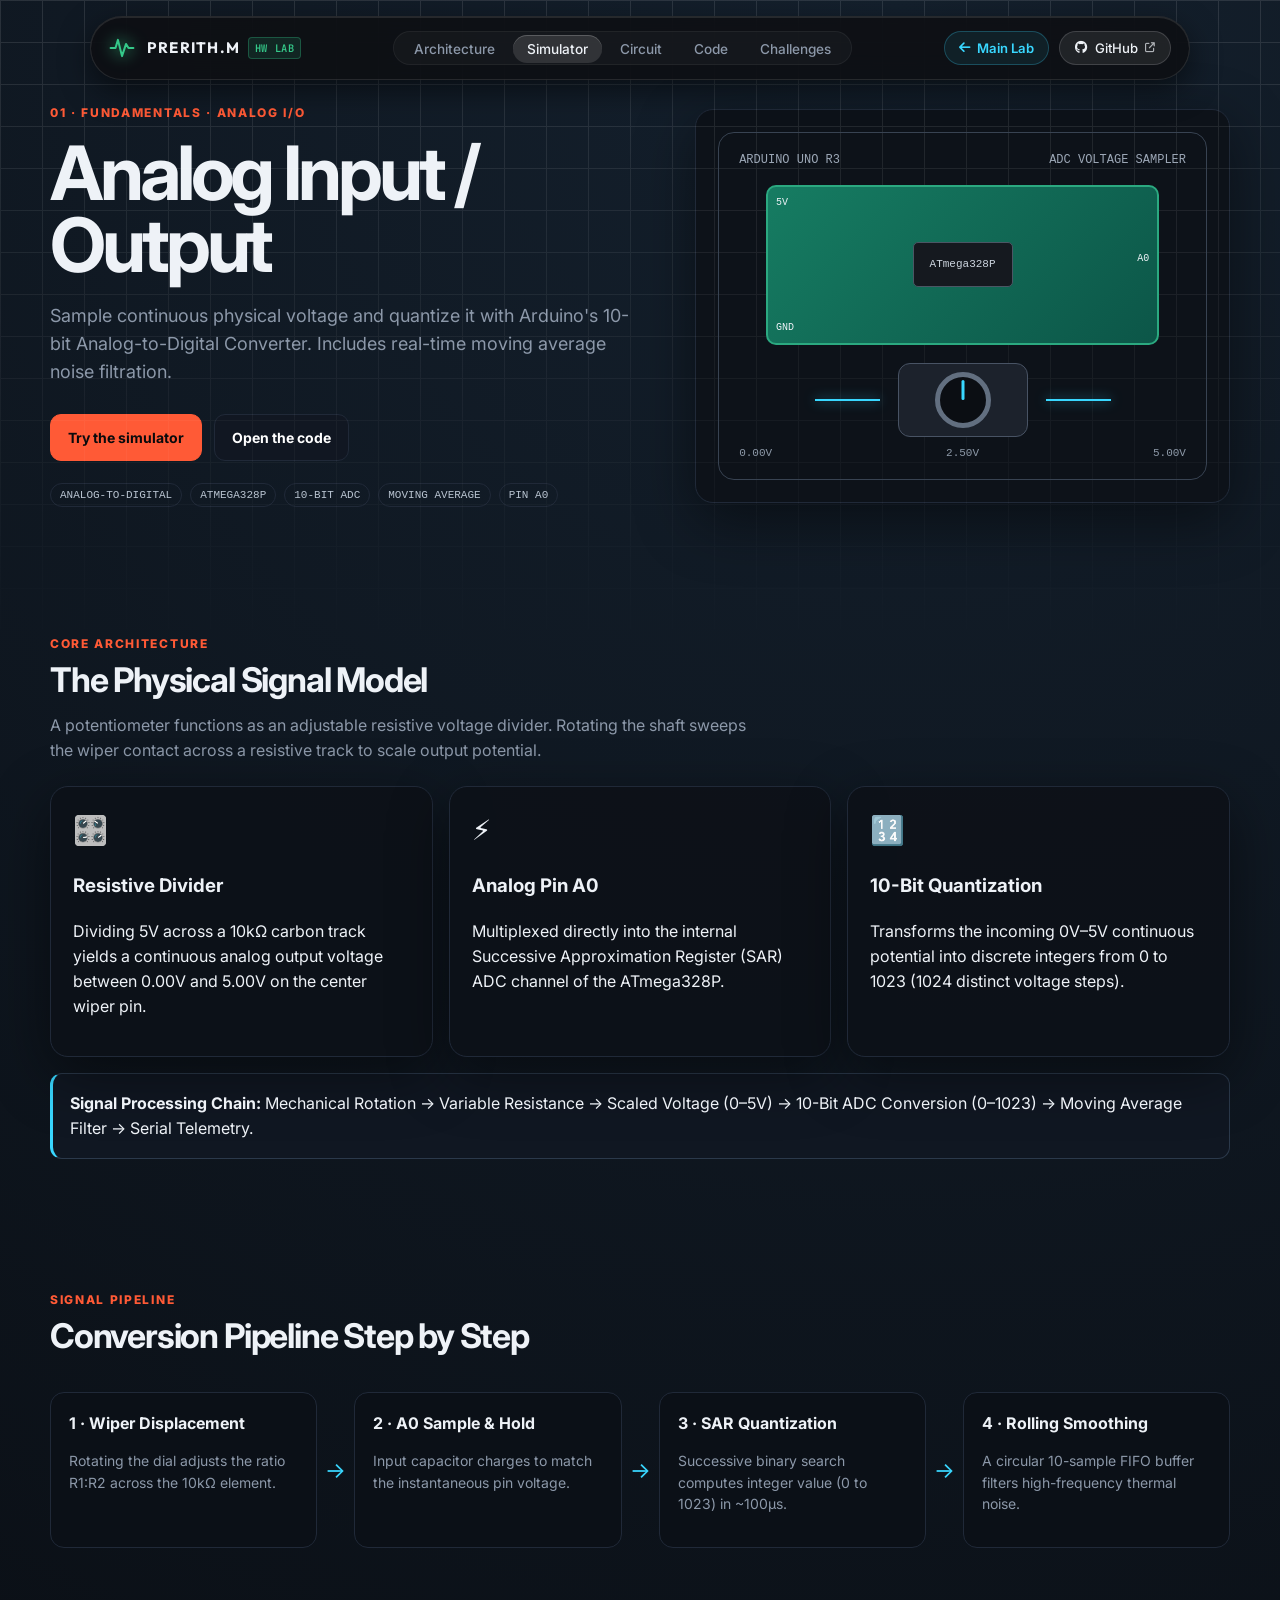
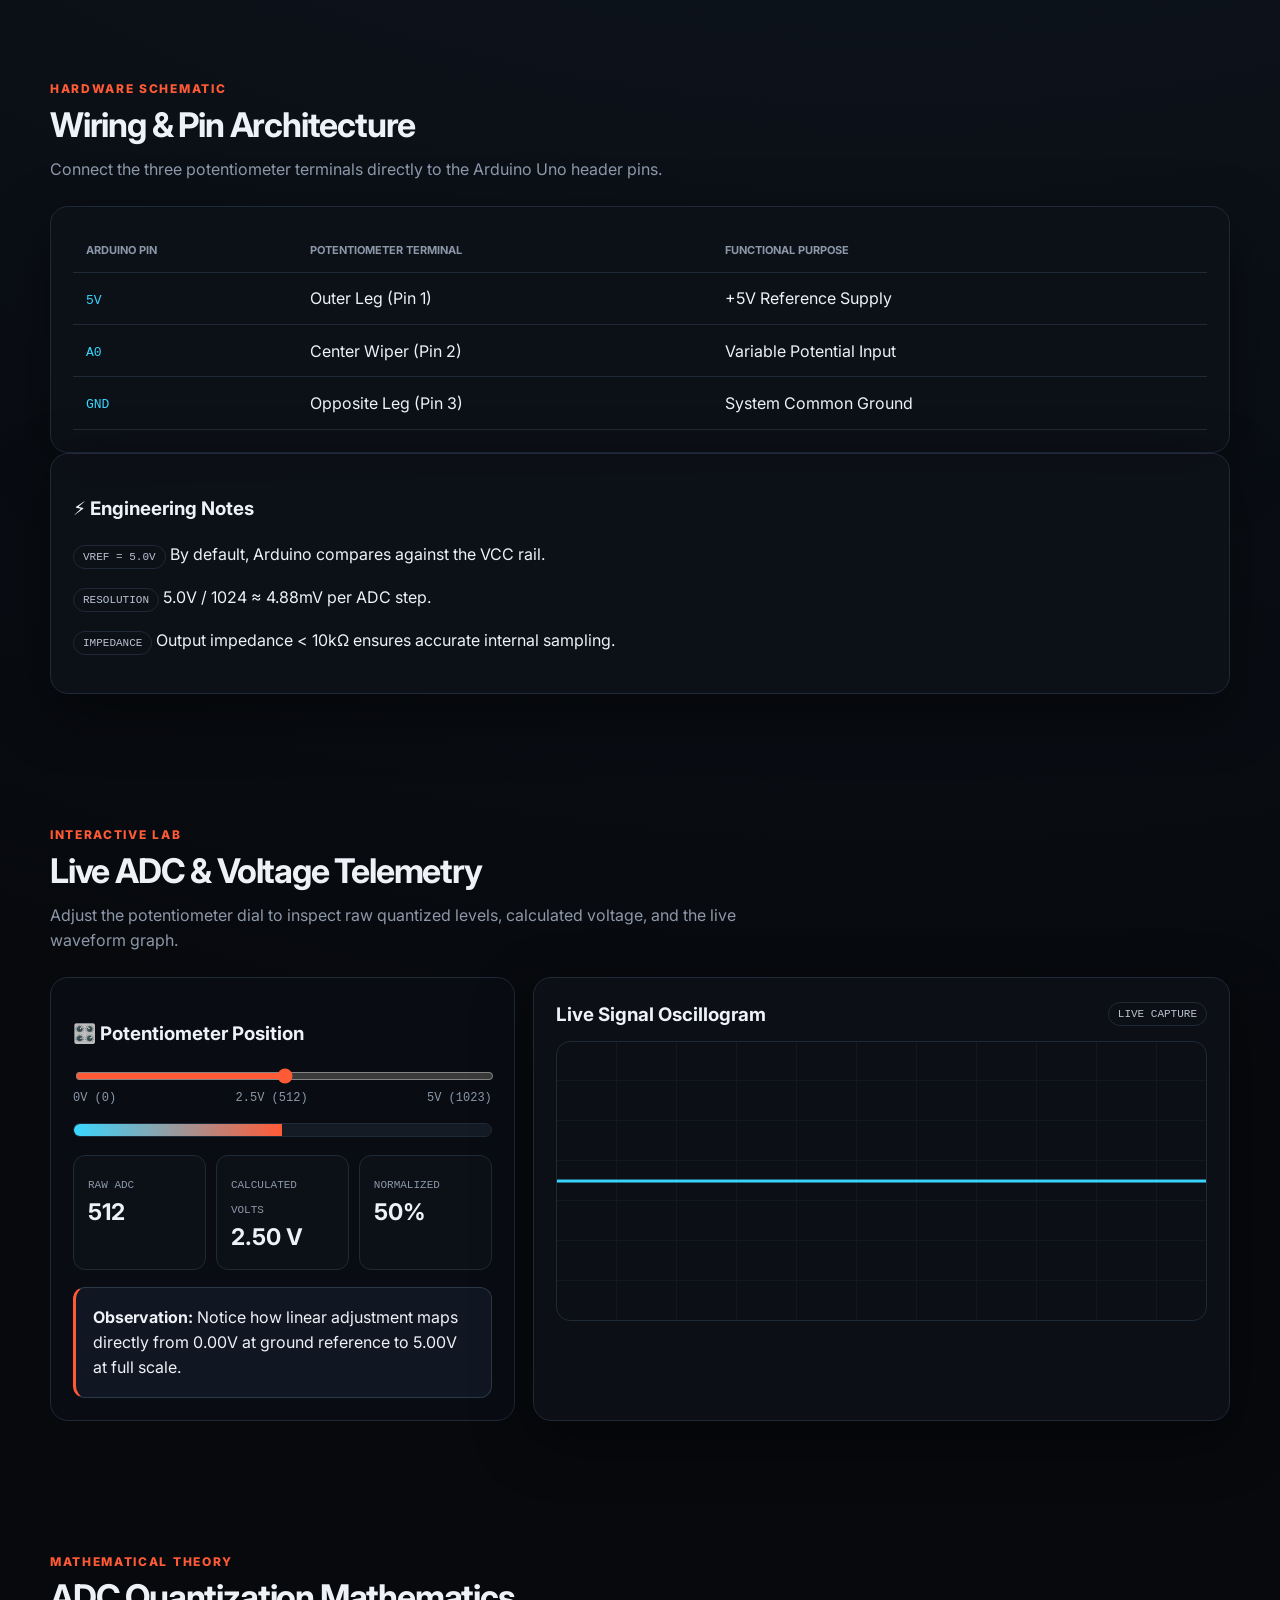
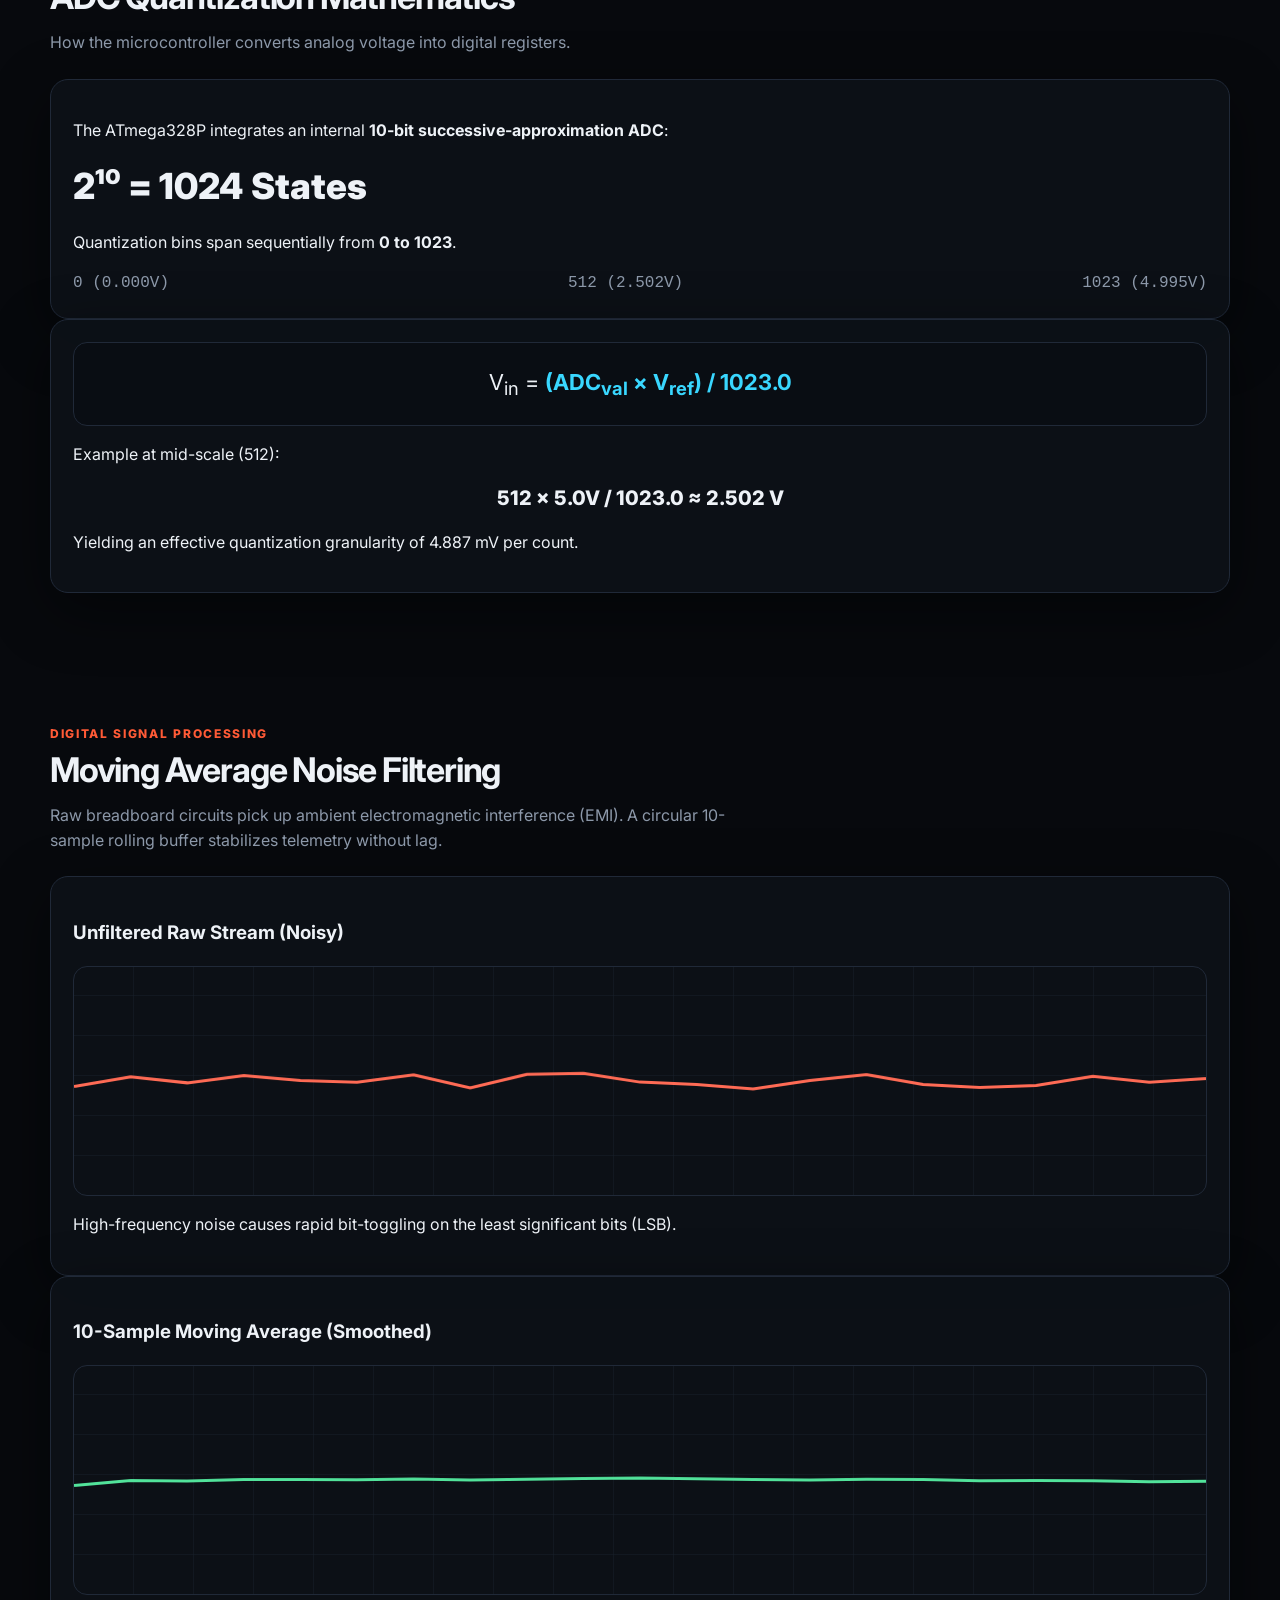
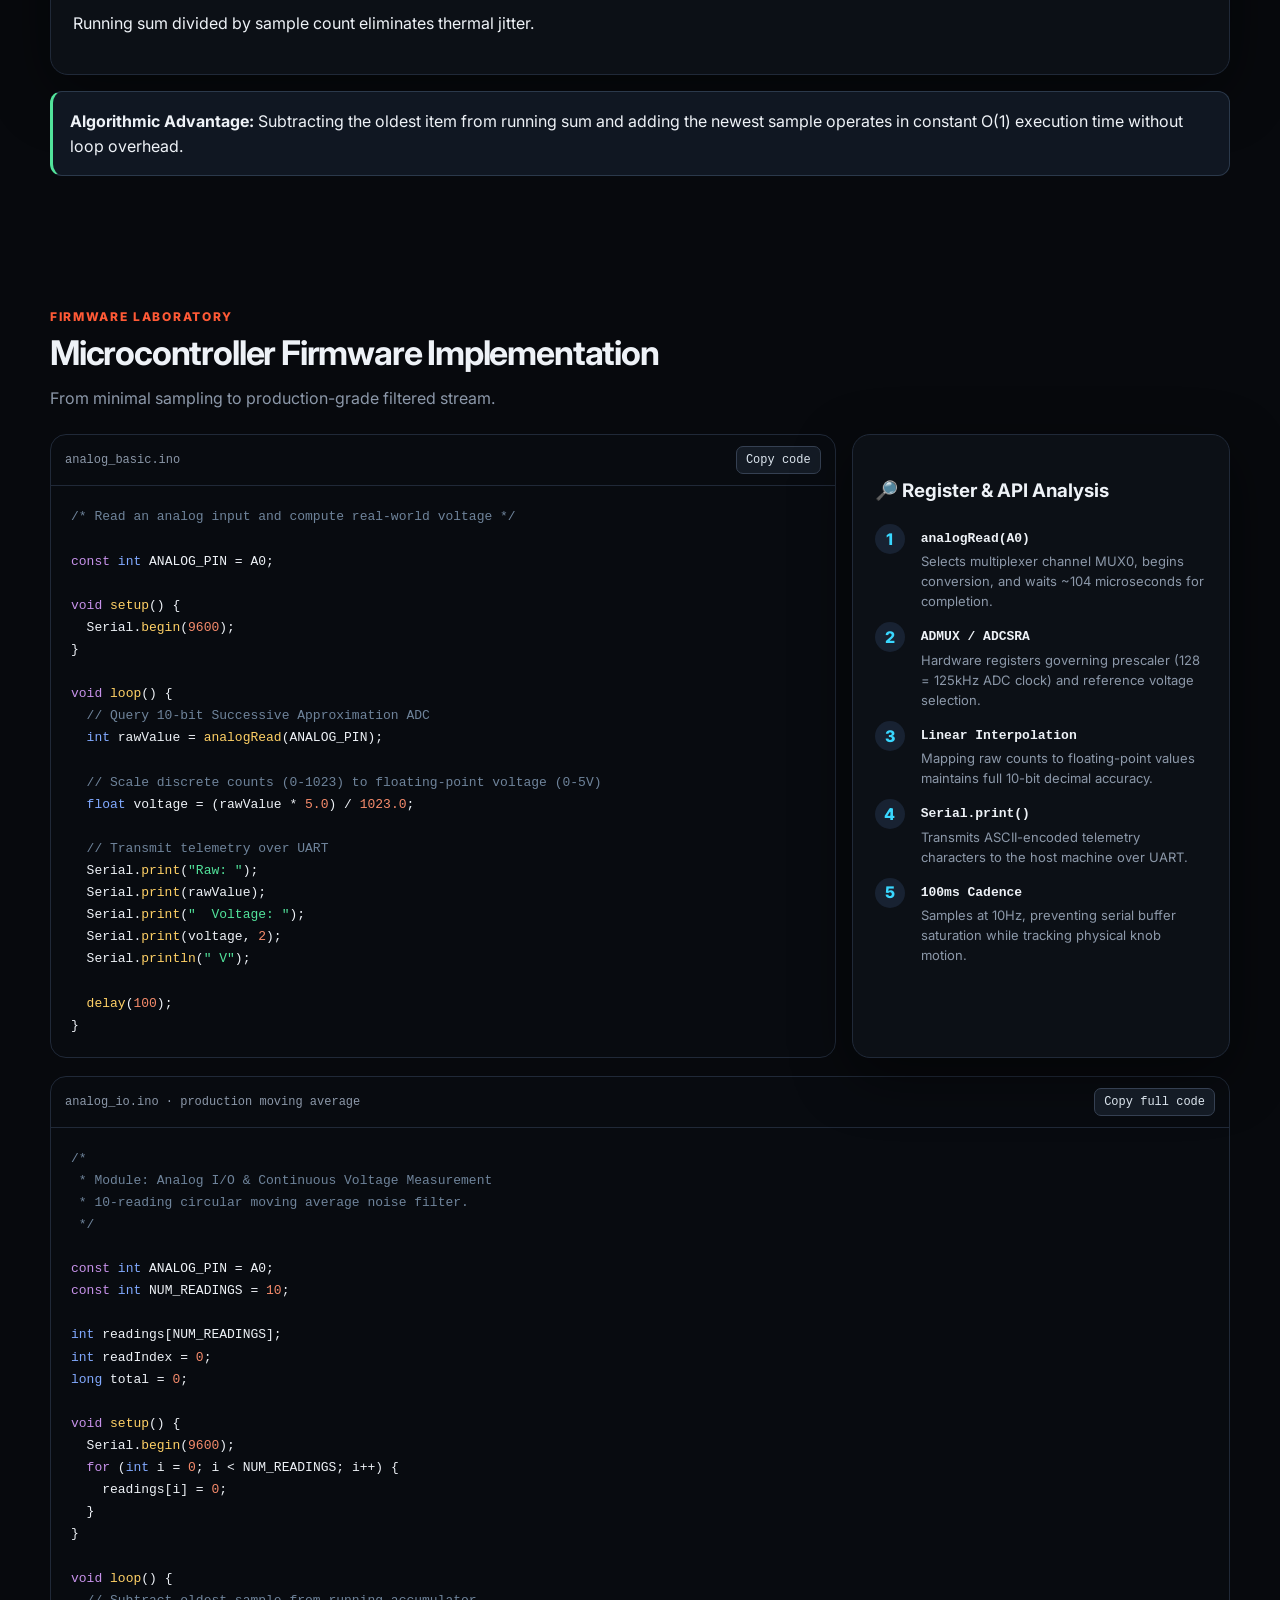
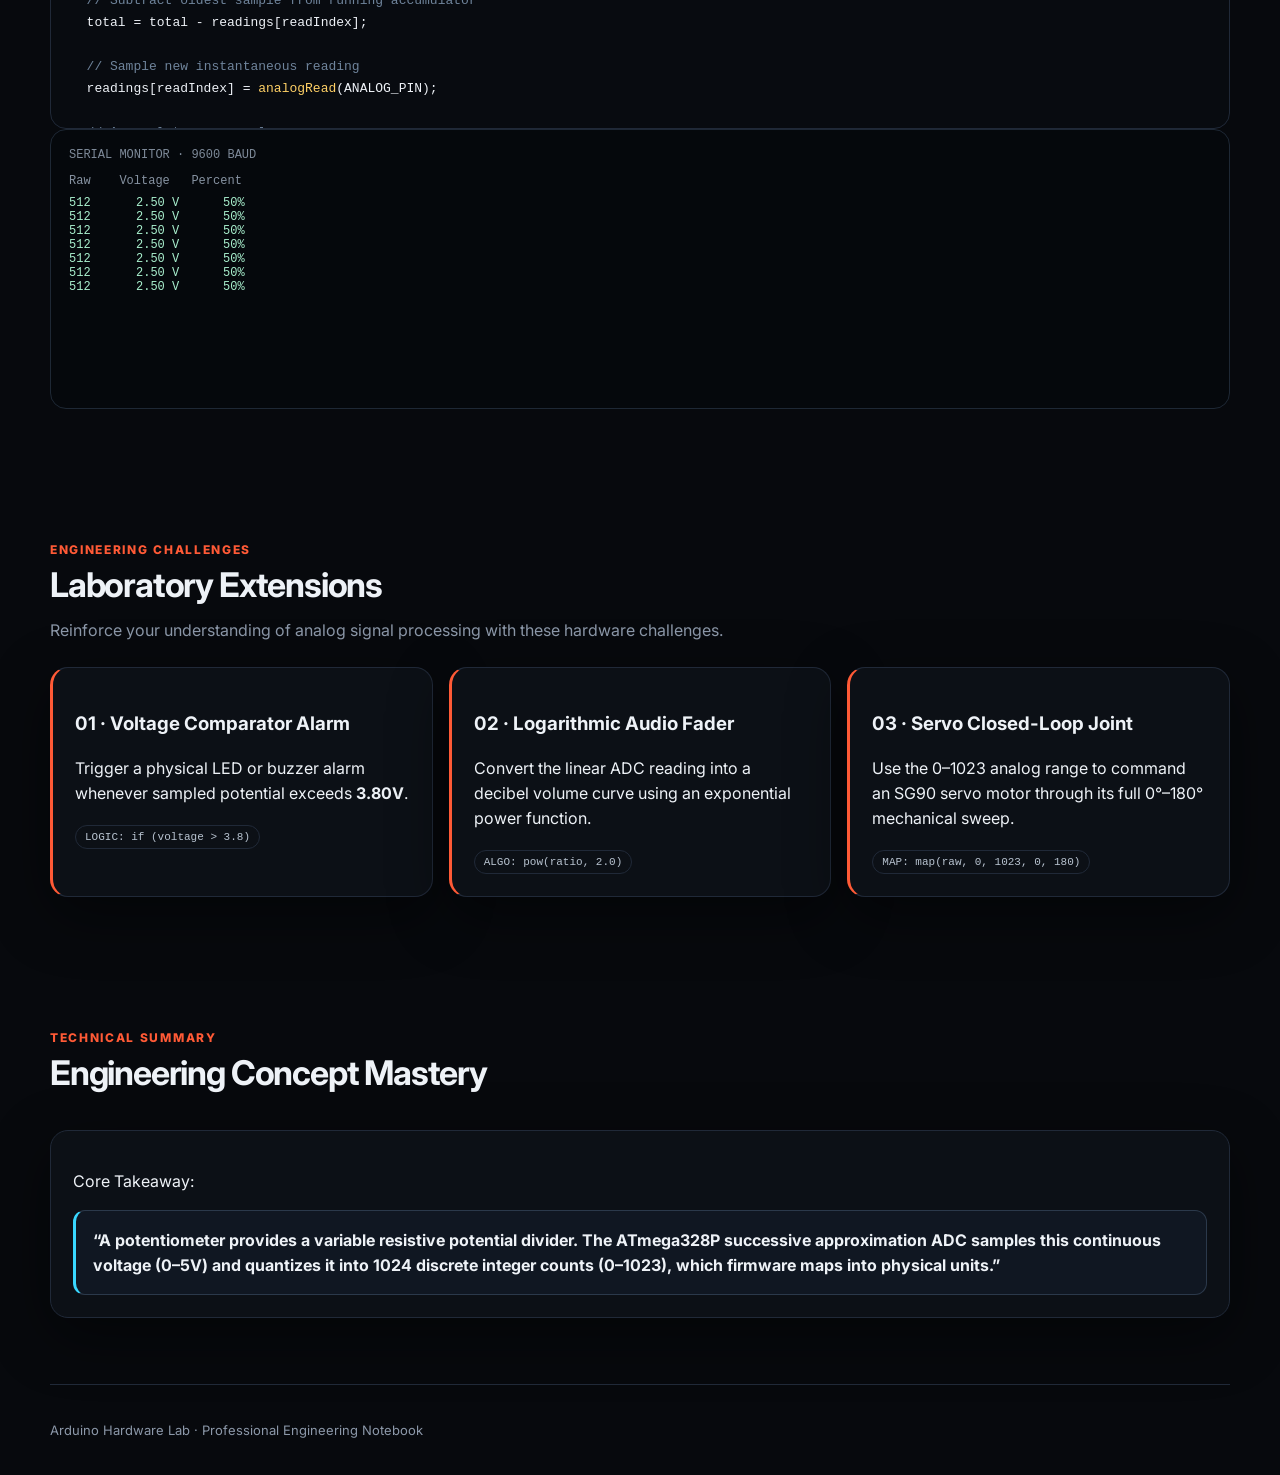
==== 01-Fundamentals/Analog-IO/index.html @ 201a2fb1 "seperate Interactive Webpage Design Structure" ====
<!DOCTYPE html>
<html lang="en">

<head>
  <meta charset="UTF-8">
  <meta name="viewport" content="width=device-width,initial-scale=1.0">
  <title>Analog Input / Output — Arduino Hardware Lab</title>
  <!-- Fonts & Icons matching main website -->
  <link rel="preconnect" href="https://fonts.googleapis.com">
  <link rel="preconnect" href="https://fonts.gstatic.com" crossorigin>
  <link href="https://fonts.googleapis.com/css2?family=Inter:wght@300;400;500;600;700&family=JetBrains+Mono:wght@400;500;600;700&family=Outfit:wght@600;700;800&display=swap" rel="stylesheet">
  <link rel="stylesheet" href="https://cdnjs.cloudflare.com/ajax/libs/font-awesome/6.4.0/css/all.min.css">
  <style>
    :root {
      --bg: #07090d;
      --panel: #0d1118;
      --panel2: #111722;
      --line: #202938;
      --text: #eef2f7;
      --muted: #8c98a9;
      --accent: #ff5a36;
      --cyan: #39d7ff;
      --green: #52e39b;
      --yellow: #ffd166;
      --purple: #c792ea;
      --blue: #82aaff;
      --red: #ff6b6b;
      --shadow: 0 18px 60px #0007
    }

    * {
      box-sizing: border-box
    }

    html {
      scroll-behavior: smooth
    }

    body {
      margin: 0;
      background: radial-gradient(circle at 70% 0%, #14202d 0, #07090d 34%), var(--bg);
      color: var(--text);
      font-family: Inter, ui-sans-serif, system-ui, -apple-system, "Segoe UI", sans-serif;
      line-height: 1.55
    }

    body:before {
      content: "";
      position: fixed;
      inset: 0;
      pointer-events: none;
      opacity: .11;
      background-image: linear-gradient(#fff 1px, transparent 1px), linear-gradient(90deg, #fff 1px, transparent 1px);
      background-size: 42px 42px;
      mask-image: linear-gradient(to bottom, black, transparent 75%)
    }

    .container {
      width: min(1180px, calc(100% - 40px));
      margin: auto
    }

    /* Floating Navbar matching Main Website */
    .navbar-wrapper {
      position: fixed;
      top: 16px;
      left: 0;
      right: 0;
      display: flex;
      justify-content: center;
      z-index: 100;
      padding: 0 20px;
    }

    .navbar {
      display: flex;
      align-items: center;
      justify-content: space-between;
      width: 100%;
      max-width: 1100px;
      height: 64px;
      padding: 0 18px;
      border-radius: 9999px;
      background: rgba(13, 15, 18, 0.85);
      border: 1px solid rgba(255, 255, 255, 0.1);
      box-shadow: 0 10px 30px rgba(0, 0, 0, 0.5), inset 0 1px 0 rgba(255, 255, 255, 0.1);
      backdrop-filter: blur(18px);
      -webkit-backdrop-filter: blur(18px);
    }

    .brand-logo {
      display: flex;
      align-items: center;
      gap: 12px;
      text-decoration: none;
    }

    .pulse-icon {
      width: 26px;
      height: 26px;
      filter: drop-shadow(0 0 8px #35C98A);
    }

    .brand-text {
      display: flex;
      align-items: center;
      gap: 8px;
    }

    .brand-name {
      font-weight: 700;
      font-size: 0.95rem;
      letter-spacing: 0.08em;
      font-family: 'Outfit', sans-serif;
      color: #eef2f7;
    }

    .brand-badge {
      font-family: 'JetBrains Mono', monospace;
      font-size: 0.65rem;
      padding: 2px 6px;
      border-radius: 4px;
      background: rgba(53, 201, 138, 0.12);
      color: #35C98A;
      border: 1px solid rgba(53, 201, 138, 0.3);
      font-weight: 600;
      letter-spacing: 0.05em;
    }

    .nav-links {
      display: flex;
      list-style: none;
      gap: 4px;
      background: rgba(255, 255, 255, 0.03);
      padding: 4px 6px;
      border-radius: 9999px;
      border: 1px solid rgba(255, 255, 255, 0.05);
      margin: 0;
    }

    .nav-link {
      font-size: 0.85rem;
      font-weight: 500;
      color: #8c98a9;
      padding: 6px 14px;
      border-radius: 9999px;
      text-decoration: none;
      transition: all 0.15s ease;
    }

    .nav-link:hover {
      color: #eef2f7;
      background: rgba(255, 255, 255, 0.08);
    }

    .nav-link.active {
      color: #eef2f7;
      background: rgba(255, 255, 255, 0.12);
      box-shadow: inset 0 1px 0 rgba(255, 255, 255, 0.2);
    }

    .nav-actions {
      display: flex;
      align-items: center;
      gap: 10px;
    }

    .nav-back-btn {
      display: inline-flex;
      align-items: center;
      gap: 7px;
      color: var(--cyan);
      background: rgba(57, 215, 255, 0.08);
      border: 1px solid rgba(57, 215, 255, 0.25);
      padding: 6px 14px;
      border-radius: 9999px;
      font-size: 0.82rem;
      text-decoration: none;
      font-weight: 600;
      transition: all 0.15s ease;
    }

    .nav-back-btn:hover {
      background: rgba(57, 215, 255, 0.16);
      border-color: rgba(57, 215, 255, 0.45);
      transform: translateY(-1px);
    }

    .btn-github-nav {
      display: inline-flex;
      align-items: center;
      gap: 7px;
      background: rgba(255, 255, 255, 0.08);
      border: 1px solid rgba(255, 255, 255, 0.15);
      color: #eef2f7;
      padding: 6px 15px;
      border-radius: 9999px;
      font-size: 0.82rem;
      font-weight: 500;
      text-decoration: none;
      transition: all 0.15s ease;
    }

    .btn-github-nav:hover {
      background: rgba(255, 255, 255, 0.15);
      border-color: rgba(255, 255, 255, 0.3);
      transform: translateY(-1px);
    }

    @media (max-width: 860px) {
      .nav-links { display: none; }
    }

    .hero {
      padding: 104px 0 62px;
      display: grid;
      grid-template-columns: 1.05fr .95fr;
      gap: 54px;
      align-items: center
    }

    .eyebrow {
      color: var(--accent);
      font-size: 12px;
      font-weight: 800;
      letter-spacing: .14em;
      text-transform: uppercase
    }

    .hero h1 {
      font-size: clamp(43px, 6vw, 75px);
      line-height: .97;
      letter-spacing: -.055em;
      margin: 14px 0 20px
    }

    .hero p {
      font-size: 18px;
      color: var(--muted);
      max-width: 650px
    }

    .buttons {
      display: flex;
      gap: 12px;
      margin-top: 28px;
      flex-wrap: wrap
    }

    .btn {
      border: 1px solid var(--line);
      background: #111722;
      color: #fff;
      padding: 12px 17px;
      border-radius: 11px;
      font-weight: 700;
      cursor: pointer;
      text-decoration: none;
      display: inline-flex;
      align-items: center;
      gap: 8px;
      font-size: 14px
    }

    .btn.primary {
      background: var(--accent);
      border-color: var(--accent);
      color: #090a0c
    }

    .btn:hover {
      transform: translateY(-1px)
    }

    .hero-card,
    .card {
      background: rgba(13, 17, 24, .9);
      border: 1px solid var(--line);
      border-radius: 18px;
      padding: 22px;
      box-shadow: var(--shadow)
    }

    .arduino {
      border: 1px solid #384352;
      border-radius: 16px;
      padding: 20px;
      position: relative;
      overflow: hidden
    }

    .boardtop {
      display: flex;
      justify-content: space-between;
      color: #9ca7b6;
      font: 12px monospace
    }

    .board {
      margin: 18px auto;
      width: 88%;
      height: 160px;
      border-radius: 10px;
      background: linear-gradient(135deg, #167c62, #0c5648);
      border: 2px solid #2ba980;
      position: relative
    }

    .chip {
      position: absolute;
      width: 100px;
      height: 45px;
      left: 50%;
      top: 55px;
      transform: translateX(-50%);
      background: #15191f;
      border: 1px solid #4b5664;
      border-radius: 5px;
      display: grid;
      place-items: center;
      font: 11px monospace;
      color: #cdd5df
    }

    .pin {
      position: absolute;
      font: 10px monospace
    }

    .p5 {
      left: 8px;
      top: 10px
    }

    .a0 {
      right: 8px;
      top: 66px
    }

    .gnd {
      left: 8px;
      bottom: 10px
    }

    .potwrap {
      display: flex;
      justify-content: center;
      align-items: center;
      gap: 18px;
      margin-top: 18px
    }

    .pot {
      width: 130px;
      height: 74px;
      border-radius: 12px;
      background: #1c222c;
      border: 1px solid #485364;
      position: relative
    }

    .knob {
      width: 56px;
      height: 56px;
      border-radius: 50%;
      background: #0b0e13;
      border: 5px solid #626f80;
      position: absolute;
      left: 50%;
      top: 50%;
      transform: translate(-50%, -50%);
      transition: .12s
    }

    .knob:after {
      content: "";
      position: absolute;
      width: 3px;
      height: 20px;
      background: var(--cyan);
      left: 50%;
      top: 3px;
      transform: translateX(-50%);
      border-radius: 2px
    }

    .wire {
      height: 2px;
      background: var(--cyan);
      width: 65px;
      box-shadow: 0 0 12px #39d7ffaa
    }

    section {
      padding: 66px 0
    }

    .section-head {
      display: flex;
      justify-content: space-between;
      gap: 20px;
      align-items: end;
      margin-bottom: 24px
    }

    h2 {
      font-size: 34px;
      letter-spacing: -.035em;
      margin: 0 0 6px
    }

    .lead {
      color: var(--muted);
      max-width: 700px;
      margin: 0
    }

    .grid {
      display: grid;
      gap: 16px
    }

    .three {
      grid-template-columns: repeat(3, 1fr)
    }

    .two {
      grid-template-columns: repeat(2, 1fr)
    }

    .flow {
      display: flex;
      align-items: stretch;
      gap: 8px;
      flex-wrap: wrap
    }

    .node {
      flex: 1;
      min-width: 160px;
      padding: 18px;
      background: #0b1017;
      border: 1px solid var(--line);
      border-radius: 14px
    }

    .arrow {
      display: grid;
      place-items: center;
      color: var(--cyan);
      font-size: 22px
    }

    .node p {
      color: var(--muted);
      font-size: 14px
    }

    .icon {
      font-size: 28px
    }

    .simple {
      font-size: 16px
    }

    .callout {
      background: #101722;
      border: 1px solid #2b394b;
      border-left: 3px solid var(--cyan);
      padding: 17px;
      border-radius: 12px
    }

    .callout.orange {
      border-left-color: var(--accent)
    }

    .callout.green {
      border-left-color: var(--green)
    }

    table {
      width: 100%;
      border-collapse: collapse
    }

    th,
    td {
      text-align: left;
      padding: 13px;
      border-bottom: 1px solid var(--line)
    }

    th {
      font-size: 11px;
      text-transform: uppercase;
      color: var(--muted)
    }

    td code {
      color: var(--cyan)
    }

    .sim {
      display: grid;
      grid-template-columns: .8fr 1.2fr;
      gap: 18px
    }

    .control {
      background: #090d13;
      border: 1px solid var(--line);
      border-radius: 18px;
      padding: 22px
    }

    .range {
      width: 100%;
      accent-color: var(--accent);
      cursor: pointer
    }

    .scale {
      display: flex;
      justify-content: space-between;
      color: var(--muted);
      font: 12px monospace
    }

    .gauge {
      height: 14px;
      border-radius: 99px;
      background: #151b25;
      border: 1px solid var(--line);
      overflow: hidden;
      margin-top: 18px
    }

    .fill {
      height: 100%;
      width: 50%;
      background: linear-gradient(90deg, var(--cyan), var(--accent));
      transition: .12s
    }

    .readout {
      display: grid;
      grid-template-columns: repeat(3, 1fr);
      gap: 10px;
      margin-top: 18px
    }

    .read {
      padding: 14px;
      border: 1px solid var(--line);
      border-radius: 12px;
      background: #0c1118
    }

    .read span {
      font: 11px monospace;
      color: var(--muted)
    }

    .read b {
      font-size: 23px;
      display: block
    }

    .chart {
      height: 280px;
      background: repeating-linear-gradient(0deg, transparent 0 39px, #18202b 40px), repeating-linear-gradient(90deg, transparent 0 59px, #18202b 60px);
      border: 1px solid var(--line);
      border-radius: 14px;
      overflow: hidden
    }

    .chart canvas {
      width: 100%;
      height: 100%
    }

    .formula {
      font-size: 22px;
      background: #090d13;
      border: 1px solid var(--line);
      padding: 22px;
      border-radius: 14px;
      text-align: center
    }

    .formula b {
      color: var(--cyan)
    }

    .code-layout {
      display: grid;
      grid-template-columns: 1.35fr .65fr;
      gap: 16px
    }

    .code {
      background: #080b10;
      border: 1px solid var(--line);
      border-radius: 16px;
      overflow: hidden
    }

    .codebar {
      padding: 11px 14px;
      border-bottom: 1px solid var(--line);
      display: flex;
      justify-content: space-between;
      align-items: center;
      color: var(--muted);
      font: 12px monospace
    }

    .copy {
      border: 1px solid #354052;
      background: #141b25;
      color: #dce5ee;
      padding: 6px 9px;
      border-radius: 7px;
      cursor: pointer;
      font: 12px monospace
    }

    .copy:hover {
      border-color: var(--cyan)
    }

    .code pre {
      margin: 0;
      padding: 20px;
      overflow: auto;
      font-size: 13px;
      line-height: 1.7;
      max-height: 600px
    }

    .kw {
      color: var(--purple)
    }

    .type {
      color: var(--blue)
    }

    .fn {
      color: var(--yellow)
    }

    .num {
      color: #f78c6c
    }

    .str {
      color: var(--green)
    }

    .comment {
      color: #6f849b
    }

    .var {
      color: #f8f8f2
    }

    .serial {
      background: #05080c;
      border: 1px solid #1e2835;
      border-radius: 16px;
      padding: 18px;
      font: 12px monospace;
      min-height: 280px;
      color: #a9f0ce;
      overflow: hidden
    }

    .serial .head {
      color: #7d8998;
      margin-bottom: 12px
    }

    .serialline {
      display: grid;
      grid-template-columns: 55px 75px 75px;
      gap: 12px
    }

    .explain-list {
      display: grid;
      gap: 11px
    }

    .explain-row {
      display: grid;
      grid-template-columns: 35px 1fr;
      gap: 11px
    }

    .explain-row .n {
      width: 30px;
      height: 30px;
      border-radius: 50%;
      background: #182232;
      color: var(--cyan);
      display: grid;
      place-items: center;
      font-weight: 800
    }

    .explain-row p {
      margin: 2px 0 0;
      color: var(--muted);
      font-size: 13px
    }

    .challenge {
      border-left: 3px solid var(--accent)
    }

    .tag {
      display: inline-block;
      border: 1px solid var(--line);
      border-radius: 999px;
      padding: 5px 9px;
      color: #b8c3d0;
      font: 11px monospace
    }

    .footer {
      border-top: 1px solid var(--line);
      padding: 35px 0;
      color: var(--muted);
      font-size: 13px
    }

    @media(max-width:850px) {

      .hero,
      .sim,
      .two,
      .three,
      .code-layout {
        grid-template-columns: 1fr
      }

      .links {
        display: none
      }

      .readout {
        grid-template-columns: 1fr
      }

      .hero {
        padding-top: 55px
      }
    }
  </style>
</head>

<body>
  <!-- Floating Island Header matching main website -->
  <header class="navbar-wrapper">
    <nav class="navbar">
      <a href="../../docs/index.html" class="brand-logo">
        <svg class="pulse-icon" viewBox="0 0 32 32" fill="none" xmlns="http://www.w3.org/2000/svg">
          <path d="M2 16H8L11 6L16 26L21 11L24 16H30" stroke="#35C98A" stroke-width="2.5" stroke-linecap="round" stroke-linejoin="round"/>
        </svg>
        <div class="brand-text">
          <span class="brand-name">PRERITH.M</span>
          <span class="brand-badge">HW LAB</span>
        </div>
      </a>

      <ul class="nav-links">
        <li><a href="#idea" class="nav-link">Architecture</a></li>
        <li><a href="#simulator" class="nav-link active">Simulator</a></li>
        <li><a href="#circuit" class="nav-link">Circuit</a></li>
        <li><a href="#code" class="nav-link">Code</a></li>
        <li><a href="#challenges" class="nav-link">Challenges</a></li>
      </ul>

      <div class="nav-actions">
        <a href="../../docs/index.html" class="nav-back-btn">
          <i class="fa-solid fa-arrow-left"></i>
          <span>Main Lab</span>
        </a>
        <a href="https://github.com/PrerithM/Arduino-Projects/tree/main/01-Fundamentals/Analog-IO" target="_blank" rel="noopener noreferrer" class="btn-github-nav">
          <i class="fa-brands fa-github"></i>
          <span>GitHub</span>
          <i class="fa-solid fa-arrow-up-right-from-square" style="font-size: 0.65rem; opacity: 0.7;"></i>
        </a>
      </div>
    </nav>
  </header>

  <main>
    <div class="container">
      <section class="hero">
        <div>
          <div class="eyebrow">01 · Fundamentals &middot; Analog I/O</div>
          <h1>Analog Input / Output</h1>
          <p>Sample continuous physical voltage and quantize it with Arduino's 10-bit Analog-to-Digital Converter.
            Includes real-time moving average noise filtration.</p>
          <div class="buttons"><a class="btn primary" href="#simulator">Try the simulator</a><a class="btn"
              href="#code">Open the code</a></div>
          <div style="display:flex;gap:8px;flex-wrap:wrap;margin-top:22px"><span
              class="tag">ANALOG-TO-DIGITAL</span><span class="tag">ATMEGA328P</span><span class="tag">10-BIT
              ADC</span><span class="tag">MOVING AVERAGE</span><span class="tag">PIN A0</span></div>
        </div>
        <div class="hero-card">
          <div class="arduino">
            <div class="boardtop"><span>ARDUINO UNO R3</span><span>ADC VOLTAGE SAMPLER</span></div>
            <div class="board"><span class="pin p5">5V</span><span class="pin a0">A0</span><span
                class="pin gnd">GND</span>
              <div class="chip">ATmega328P</div>
            </div>
            <div class="potwrap">
              <div class="wire"></div>
              <div class="pot">
                <div class="knob" id="heroKnob"></div>
              </div>
              <div class="wire"></div>
            </div>
            <div style="display:flex;justify-content:space-between;margin-top:10px;color:#8d99a8;font:11px monospace">
              <span>0.00V</span><span id="heroVoltage">2.50V</span><span>5.00V</span></div>
          </div>
        </div>
      </section>

      <section id="idea">
        <div class="section-head">
          <div>
            <div class="eyebrow">Core Architecture</div>
            <h2>The Physical Signal Model</h2>
            <p class="lead">A potentiometer functions as an adjustable resistive voltage divider. Rotating the shaft
              sweeps the wiper contact across a resistive track to scale output potential.</p>
          </div>
        </div>
        <div class="three grid">
          <div class="card">
            <div class="icon">🎛️</div>
            <h3>Resistive Divider</h3>
            <p class="simple muted">Dividing 5V across a 10kΩ carbon track yields a continuous analog output voltage
              between 0.00V and 5.00V on the center wiper pin.</p>
          </div>
          <div class="card">
            <div class="icon">⚡</div>
            <h3>Analog Pin A0</h3>
            <p class="simple muted">Multiplexed directly into the internal Successive Approximation Register (SAR) ADC
              channel of the ATmega328P.</p>
          </div>
          <div class="card">
            <div class="icon">🔢</div>
            <h3>10-Bit Quantization</h3>
            <p class="simple muted">Transforms the incoming 0V–5V continuous potential into discrete integers from 0 to
              1023 (1024 distinct voltage steps).</p>
          </div>
        </div>
        <div class="callout" style="margin-top:16px"><b>Signal Processing Chain:</b> Mechanical Rotation → Variable
          Resistance → Scaled Voltage (0–5V) → 10-Bit ADC Conversion (0–1023) → Moving Average Filter → Serial
          Telemetry.</div>
      </section>

      <section>
        <div class="section-head">
          <div>
            <div class="eyebrow">Signal Pipeline</div>
            <h2>Conversion Pipeline Step by Step</h2>
          </div>
        </div>
        <div class="flow">
          <div class="node"><b>1 · Wiper Displacement</b>
            <p>Rotating the dial adjusts the ratio R1:R2 across the 10kΩ element.</p>
          </div>
          <div class="arrow">→</div>
          <div class="node"><b>2 · A0 Sample & Hold</b>
            <p>Input capacitor charges to match the instantaneous pin voltage.</p>
          </div>
          <div class="arrow">→</div>
          <div class="node"><b>3 · SAR Quantization</b>
            <p>Successive binary search computes integer value (0 to 1023) in ~100µs.</p>
          </div>
          <div class="arrow">→</div>
          <div class="node"><b>4 · Rolling Smoothing</b>
            <p>A circular 10-sample FIFO buffer filters high-frequency thermal noise.</p>
          </div>
        </div>
      </section>

      <section id="circuit">
        <div class="section-head">
          <div>
            <div class="eyebrow">Hardware Schematic</div>
            <h2>Wiring & Pin Architecture</h2>
            <p class="lead">Connect the three potentiometer terminals directly to the Arduino Uno header pins.</p>
          </div>
        </div>
        <div class="two">
          <div class="card">
            <table>
              <tr>
                <th>Arduino Pin</th>
                <th>Potentiometer Terminal</th>
                <th>Functional Purpose</th>
              </tr>
              <tr>
                <td><code>5V</code></td>
                <td>Outer Leg (Pin 1)</td>
                <td>+5V Reference Supply</td>
              </tr>
              <tr>
                <td><code>A0</code></td>
                <td>Center Wiper (Pin 2)</td>
                <td>Variable Potential Input</td>
              </tr>
              <tr>
                <td><code>GND</code></td>
                <td>Opposite Leg (Pin 3)</td>
                <td>System Common Ground</td>
              </tr>
            </table>
          </div>
          <div class="card">
            <h3>⚡ Engineering Notes</h3>
            <p><span class="tag">VREF = 5.0V</span> By default, Arduino compares against the VCC rail.</p>
            <p><span class="tag">RESOLUTION</span> 5.0V / 1024 ≈ 4.88mV per ADC step.</p>
            <p><span class="tag">IMPEDANCE</span> Output impedance &lt; 10kΩ ensures accurate internal sampling.</p>
          </div>
        </div>
      </section>

      <section id="simulator">
        <div class="section-head">
          <div>
            <div class="eyebrow">Interactive Lab</div>
            <h2>Live ADC & Voltage Telemetry</h2>
            <p class="lead">Adjust the potentiometer dial to inspect raw quantized levels, calculated voltage, and the
              live waveform graph.</p>
          </div>
        </div>
        <div class="sim">
          <div class="control">
            <h3>🎛️ Potentiometer Position</h3><input id="slider" class="range" type="range" min="0" max="1023"
              value="512">
            <div class="scale"><span>0V (0)</span><span>2.5V (512)</span><span>5V (1023)</span></div>
            <div class="gauge">
              <div id="fill" class="fill"></div>
            </div>
            <div class="readout">
              <div class="read"><span>RAW ADC</span><b id="raw">512</b></div>
              <div class="read"><span>CALCULATED VOLTS</span><b id="voltage">2.50 V</b></div>
              <div class="read"><span>NORMALIZED</span><b id="percent">50%</b></div>
            </div>
            <div class="callout orange" style="margin-top:17px"><b>Observation:</b> Notice how linear adjustment maps
              directly from 0.00V at ground reference to 5.00V at full scale.</div>
          </div>
          <div class="card">
            <div style="display:flex;justify-content:space-between;align-items:center;margin-bottom:12px">
              <h3 style="margin:0">Live Signal Oscillogram</h3><span class="tag">LIVE CAPTURE</span>
            </div>
            <div class="chart"><canvas id="chart" width="900" height="280"></canvas></div>
          </div>
        </div>
      </section>

      <section>
        <div class="section-head">
          <div>
            <div class="eyebrow">Mathematical Theory</div>
            <h2>ADC Quantization Mathematics</h2>
            <p class="lead">How the microcontroller converts analog voltage into digital registers.</p>
          </div>
        </div>
        <div class="two">
          <div class="card simple">
            <p>The ATmega328P integrates an internal <b>10-bit successive-approximation ADC</b>:</p>
            <div style="font-size:36px;font-weight:850">2¹⁰ = 1024 States</div>
            <p>Quantization bins span sequentially from <b>0 to 1023</b>.</p>
            <div style="display:flex;justify-content:space-between;font-family:monospace;color:var(--muted)"><span>0
                (0.000V)</span><span>512 (2.502V)</span><span>1023 (4.995V)</span></div>
          </div>
          <div class="card">
            <div class="formula">V<sub>in</sub> = <b>(ADC<sub>val</sub> &times; V<sub>ref</sub>) / 1023.0</b></div>
            <p class="muted">Example at mid-scale (512):</p>
            <div style="font-size:20px;text-align:center;font-weight:800">512 &times; 5.0V / 1023.0 &approx; 2.502 V
            </div>
            <p class="muted">Yielding an effective quantization granularity of 4.887 mV per count.</p>
          </div>
        </div>
      </section>

      <section>
        <div class="section-head">
          <div>
            <div class="eyebrow">Digital Signal Processing</div>
            <h2>Moving Average Noise Filtering</h2>
            <p class="lead">Raw breadboard circuits pick up ambient electromagnetic interference (EMI). A circular
              10-sample rolling buffer stabilizes telemetry without lag.</p>
          </div>
        </div>
        <div class="two">
          <div class="card">
            <h3>Unfiltered Raw Stream (Noisy)</h3>
            <div class="chart" style="height:230px"><canvas id="rawChart" width="900" height="230"></canvas></div>
            <p class="muted">High-frequency noise causes rapid bit-toggling on the least significant bits (LSB).</p>
          </div>
          <div class="card">
            <h3>10-Sample Moving Average (Smoothed)</h3>
            <div class="chart" style="height:230px"><canvas id="smoothChart" width="900" height="230"></canvas></div>
            <p class="muted">Running sum divided by sample count eliminates thermal jitter.</p>
          </div>
        </div>
        <div class="callout green" style="margin-top:16px"><b>Algorithmic Advantage:</b> Subtracting the oldest item
          from running sum and adding the newest sample operates in constant O(1) execution time without loop overhead.
        </div>
      </section>

      <section id="code">
        <div class="section-head">
          <div>
            <div class="eyebrow">Firmware Laboratory</div>
            <h2>Microcontroller Firmware Implementation</h2>
            <p class="lead">From minimal sampling to production-grade filtered stream.</p>
          </div>
        </div>
        <div class="code-layout">
          <div class="code">
            <div class="codebar"><span>analog_basic.ino</span><button class="copy" onclick="copyBasic()">Copy
                code</button></div>
            <pre id="basicCode"><span class="comment">/* Read an analog input and compute real-world voltage */</span>

<span class="kw">const</span> <span class="type">int</span> ANALOG_PIN = A0;

<span class="kw">void</span> <span class="fn">setup</span>() {
  Serial.<span class="fn">begin</span>(<span class="num">9600</span>);
}

<span class="kw">void</span> <span class="fn">loop</span>() {
  <span class="comment">// Query 10-bit Successive Approximation ADC</span>
  <span class="type">int</span> rawValue = <span class="fn">analogRead</span>(ANALOG_PIN);

  <span class="comment">// Scale discrete counts (0-1023) to floating-point voltage (0-5V)</span>
  <span class="type">float</span> voltage = (rawValue * <span class="num">5.0</span>) / <span class="num">1023.0</span>;

  <span class="comment">// Transmit telemetry over UART</span>
  Serial.<span class="fn">print</span>(<span class="str">"Raw: "</span>);
  Serial.<span class="fn">print</span>(rawValue);
  Serial.<span class="fn">print</span>(<span class="str">"  Voltage: "</span>);
  Serial.<span class="fn">print</span>(voltage, <span class="num">2</span>);
  Serial.<span class="fn">println</span>(<span class="str">" V"</span>);

  <span class="fn">delay</span>(<span class="num">100</span>);
}</pre>
          </div>
          <div class="card">
            <h3>🔎 Register & API Analysis</h3>
            <div class="explain-list">
              <div class="explain-row">
                <div class="n">1</div>
                <div><b><code>analogRead(A0)</code></b>
                  <p>Selects multiplexer channel MUX0, begins conversion, and waits ~104 microseconds for completion.
                  </p>
                </div>
              </div>
              <div class="explain-row">
                <div class="n">2</div>
                <div><b><code>ADMUX / ADCSRA</code></b>
                  <p>Hardware registers governing prescaler (128 = 125kHz ADC clock) and reference voltage selection.
                  </p>
                </div>
              </div>
              <div class="explain-row">
                <div class="n">3</div>
                <div><b><code>Linear Interpolation</code></b>
                  <p>Mapping raw counts to floating-point values maintains full 10-bit decimal accuracy.</p>
                </div>
              </div>
              <div class="explain-row">
                <div class="n">4</div>
                <div><b><code>Serial.print()</code></b>
                  <p>Transmits ASCII-encoded telemetry characters to the host machine over UART.</p>
                </div>
              </div>
              <div class="explain-row">
                <div class="n">5</div>
                <div><b><code>100ms Cadence</code></b>
                  <p>Samples at 10Hz, preventing serial buffer saturation while tracking physical knob motion.</p>
                </div>
              </div>
            </div>
          </div>
        </div>

        <div style="margin-top:18px" class="two">
          <div class="code">
            <div class="codebar"><span>analog_io.ino &middot; production moving average</span><button class="copy"
                onclick="copyFull()">Copy full code</button></div>
            <pre id="fullCode"><span class="comment">/*
 * Module: Analog I/O &amp; Continuous Voltage Measurement
 * 10-reading circular moving average noise filter.
 */</span>

<span class="kw">const</span> <span class="type">int</span> ANALOG_PIN = A0;
<span class="kw">const</span> <span class="type">int</span> NUM_READINGS = <span class="num">10</span>;

<span class="type">int</span> readings[NUM_READINGS];
<span class="type">int</span> readIndex = <span class="num">0</span>;
<span class="type">long</span> total = <span class="num">0</span>;

<span class="kw">void</span> <span class="fn">setup</span>() {
  Serial.<span class="fn">begin</span>(<span class="num">9600</span>);
  <span class="kw">for</span> (<span class="type">int</span> i = <span class="num">0</span>; i &lt; NUM_READINGS; i++) {
    readings[i] = <span class="num">0</span>;
  }
}

<span class="kw">void</span> <span class="fn">loop</span>() {
  <span class="comment">// Subtract oldest sample from running accumulator</span>
  total = total - readings[readIndex];

  <span class="comment">// Sample new instantaneous reading</span>
  readings[readIndex] = <span class="fn">analogRead</span>(ANALOG_PIN);

  <span class="comment">// Accumulate new sample</span>
  total = total + readings[readIndex];

  <span class="comment">// Advance circular buffer index</span>
  readIndex = (readIndex + <span class="num">1</span>) % NUM_READINGS;

  <span class="comment">// Calculate filtered average</span>
  <span class="type">int</span> averageRaw = total / NUM_READINGS;
  <span class="type">float</span> voltage = (averageRaw * <span class="num">5.0</span>) / <span class="num">1023.0</span>;
  <span class="type">int</span> percentage = <span class="fn">map</span>(averageRaw, <span class="num">0</span>, <span class="num">1023</span>, <span class="num">0</span>, <span class="num">100</span>);

  Serial.<span class="fn">print</span>(averageRaw);
  Serial.<span class="fn">print</span>(<span class="str">"\t"</span>);
  Serial.<span class="fn">print</span>(voltage, <span class="num">2</span>);
  Serial.<span class="fn">print</span>(<span class="str">" V\t"</span>);
  Serial.<span class="fn">print</span>(percentage);
  Serial.<span class="fn">println</span>(<span class="str">"%"</span>);

  <span class="fn">delay</span>(<span class="num">100</span>);
}</pre>
          </div>
          <div class="serial">
            <div class="head">SERIAL MONITOR &middot; 9600 BAUD</div>
            <div style="color:#8793a2;margin-bottom:8px">Raw&nbsp;&nbsp;&nbsp; Voltage&nbsp;&nbsp; Percent</div>
            <div id="serialLines"></div>
          </div>
        </div>
      </section>

      <section id="challenges">
        <div class="section-head">
          <div>
            <div class="eyebrow">Engineering Challenges</div>
            <h2>Laboratory Extensions</h2>
            <p class="lead">Reinforce your understanding of analog signal processing with these hardware challenges.</p>
          </div>
        </div>
        <div class="three grid">
          <div class="card challenge">
            <h3>01 &middot; Voltage Comparator Alarm</h3>
            <p class="muted">Trigger a physical LED or buzzer alarm whenever sampled potential exceeds <b>3.80V</b>.</p>
            <span class="tag">LOGIC: if (voltage &gt; 3.8)</span>
          </div>
          <div class="card challenge">
            <h3>02 &middot; Logarithmic Audio Fader</h3>
            <p class="muted">Convert the linear ADC reading into a decibel volume curve using an exponential power
              function.</p><span class="tag">ALGO: pow(ratio, 2.0)</span>
          </div>
          <div class="card challenge">
            <h3>03 &middot; Servo Closed-Loop Joint</h3>
            <p class="muted">Use the 0–1023 analog range to command an SG90 servo motor through its full 0&deg;–180&deg;
              mechanical sweep.</p><span class="tag">MAP: map(raw, 0, 1023, 0, 180)</span>
          </div>
        </div>
      </section>

      <section>
        <div class="section-head">
          <div>
            <div class="eyebrow">Technical Summary</div>
            <h2>Engineering Concept Mastery</h2>
          </div>
        </div>
        <div class="card simple">
          <p>Core Takeaway:</p>
          <div class="callout"><b>&ldquo;A potentiometer provides a variable resistive potential divider. The ATmega328P
              successive approximation ADC samples this continuous voltage (0–5V) and quantizes it into 1024 discrete
              integer counts (0–1023), which firmware maps into physical units.&rdquo;</b></div>
        </div>
      </section>
    </div>
  </main>
  <footer>
    <div class="container footer">Arduino Hardware Lab &middot; Professional Engineering Notebook</div>
  </footer>

  <script>
    const slider = document.getElementById('slider'), raw = document.getElementById('raw'), voltage = document.getElementById('voltage'), percent = document.getElementById('percent'), fill = document.getElementById('fill'), heroKnob = document.getElementById('heroKnob'), heroVoltage = document.getElementById('heroVoltage'), chart = document.getElementById('chart'), ctx = chart.getContext('2d'); let history = Array(80).fill(512), rawHistory = [], smoothHistory = [];
    function draw(c, data, color) { let w = c.canvas.width, h = c.canvas.height; c.clearRect(0, 0, w, h); c.strokeStyle = color; c.lineWidth = 3; c.beginPath(); data.forEach((v, i) => { let x = i / (data.length - 1) * w, y = h - (v / 1023) * h * .86 - h * .07; i ? c.lineTo(x, y) : c.moveTo(x, y) }); c.stroke() }
    function update() { let x = +slider.value, v = x * 5 / 1023, p = Math.round(x / 1023 * 100); raw.textContent = x; voltage.textContent = v.toFixed(2) + ' V'; percent.textContent = p + '%'; fill.style.width = p + '%'; heroKnob.style.transform = `translate(-50%,-50%) rotate(${(p - 50) * 2.4}deg)`; heroVoltage.textContent = v.toFixed(2) + 'V'; history.push(x); history.shift(); draw(ctx, history, '#39d7ff') }
    slider.addEventListener('input', update); update();
    setInterval(() => { let x = +slider.value, n = Math.max(0, Math.min(1023, x + (Math.random() - .5) * 85)); rawHistory.push(n); if (rawHistory.length > 70) rawHistory.shift(); let avg = rawHistory.slice(-10).reduce((a, b) => a + b, 0) / Math.min(10, rawHistory.length); smoothHistory.push(avg); if (smoothHistory.length > 70) smoothHistory.shift(); draw(document.getElementById('rawChart').getContext('2d'), rawHistory, '#ff6b55'); draw(document.getElementById('smoothChart').getContext('2d'), smoothHistory, '#52e39b'); let r = +slider.value, v = r * 5 / 1023, p = Math.round(r / 1023 * 100); let line = document.createElement('div'); line.className = 'serialline'; line.innerHTML = `<span>${r}</span><span>${v.toFixed(2)} V</span><span>${p}%</span>`; document.getElementById('serialLines').prepend(line); while (document.getElementById('serialLines').children.length > 7) document.getElementById('serialLines').lastChild.remove() }, 120);

    const basic = `/* Read an analog input and compute real-world voltage */\n\nconst int ANALOG_PIN = A0;\n\nvoid setup() {\n  Serial.begin(9600);\n}\n\nvoid loop() {\n  int rawValue = analogRead(ANALOG_PIN);\n  float voltage = (rawValue * 5.0) / 1023.0;\n\n  Serial.print("Raw: ");\n  Serial.print(rawValue);\n  Serial.print("  Voltage: ");\n  Serial.print(voltage, 2);\n  Serial.println(" V");\n\n  delay(100);\n}`;
    const full = `const int ANALOG_PIN = A0;\nconst int NUM_READINGS = 10;\n\nint readings[NUM_READINGS];\nint readIndex = 0;\nlong total = 0;\n\nvoid setup() {\n  Serial.begin(9600);\n  for (int i = 0; i < NUM_READINGS; i++) {\n    readings[i] = 0;\n  }\n}\n\nvoid loop() {\n  total = total - readings[readIndex];\n  readings[readIndex] = analogRead(ANALOG_PIN);\n  total = total + readings[readIndex];\n  readIndex = (readIndex + 1) % NUM_READINGS;\n\n  int averageRaw = total / NUM_READINGS;\n  float voltage = (averageRaw * 5.0) / 1023.0;\n  int percentage = map(averageRaw, 0, 1023, 0, 100);\n\n  Serial.print(averageRaw);\n  Serial.print("\\t");\n  Serial.print(voltage, 2);\n  Serial.print(" V\\t");\n  Serial.print(percentage);\n  Serial.println("%");\n\n  delay(100);\n}`;
    function copyText(t, b) { navigator.clipboard.writeText(t).then(() => { let old = b.textContent; b.textContent = 'Copied ✓'; setTimeout(() => b.textContent = old, 1200) }) }
    function copyBasic() { copyText(basic, event.target) } function copyFull() { copyText(full, event.target) }
  </script>
</body>

</html>
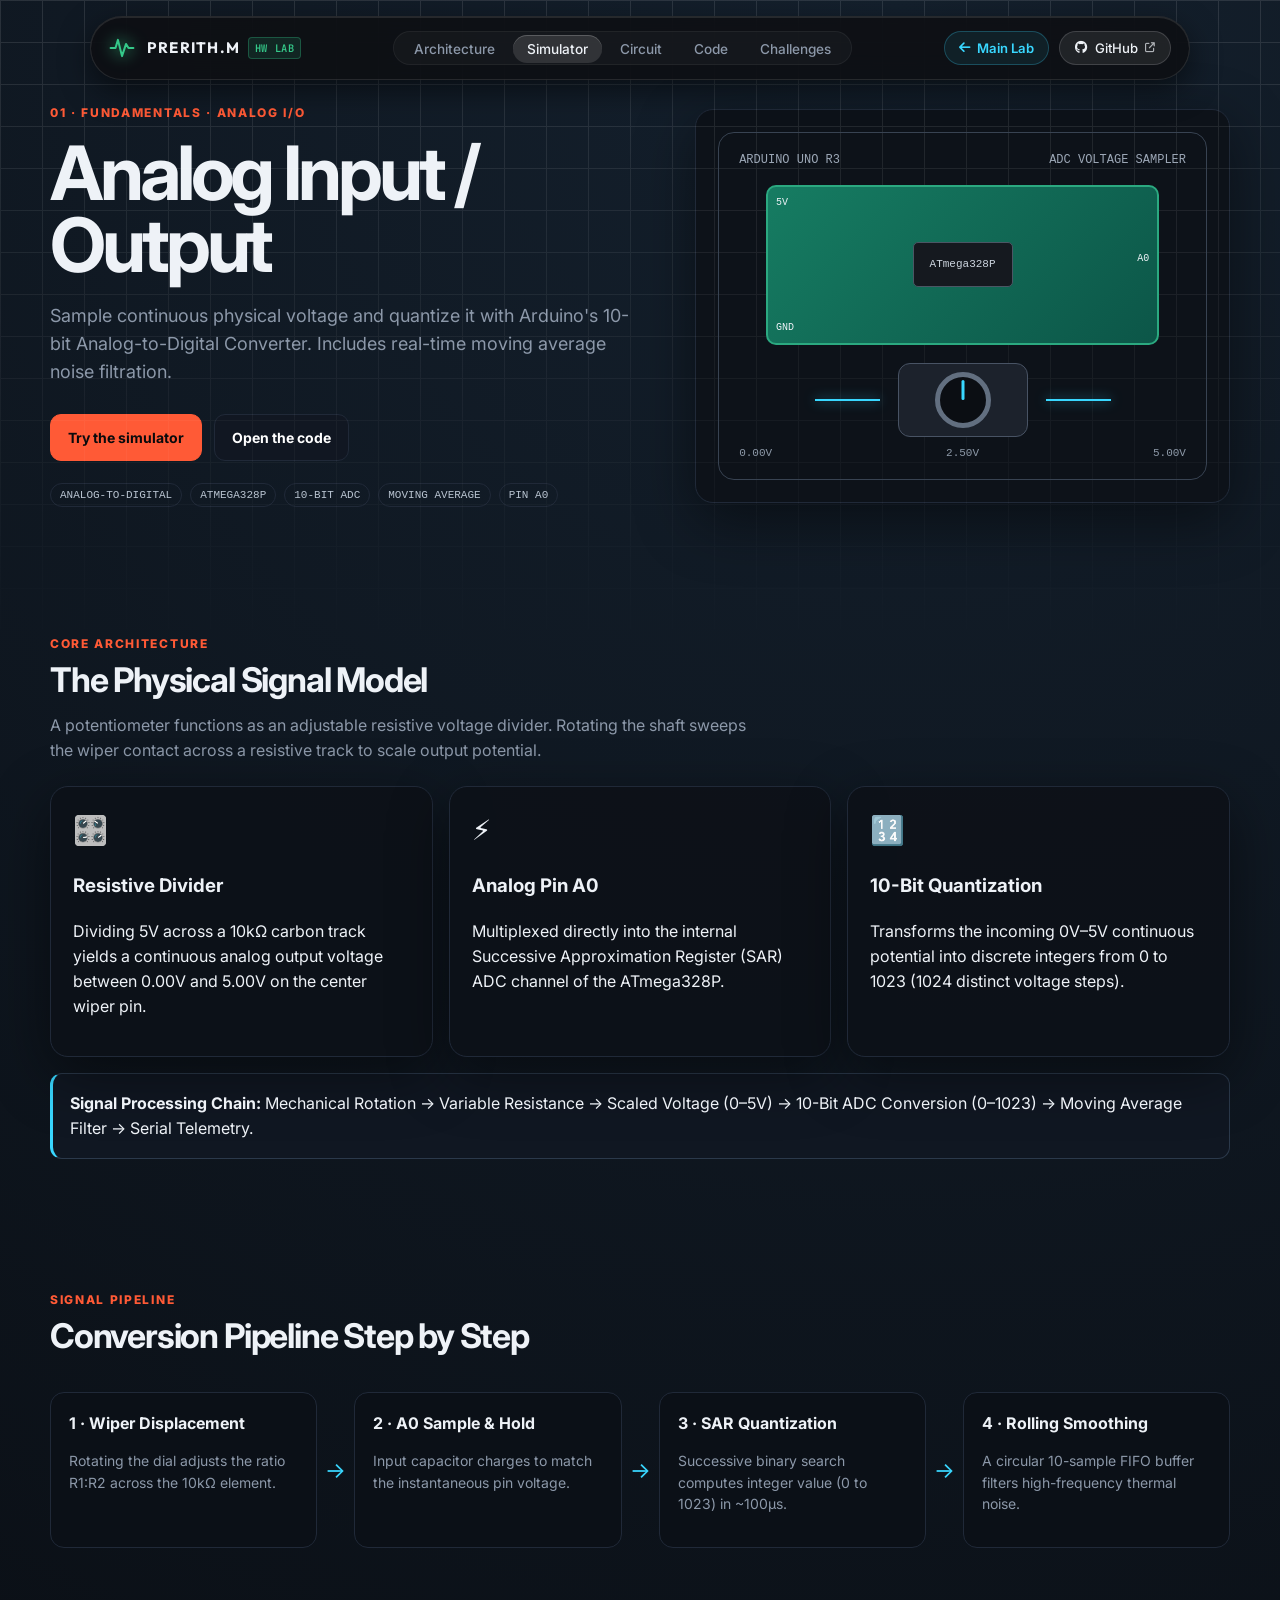
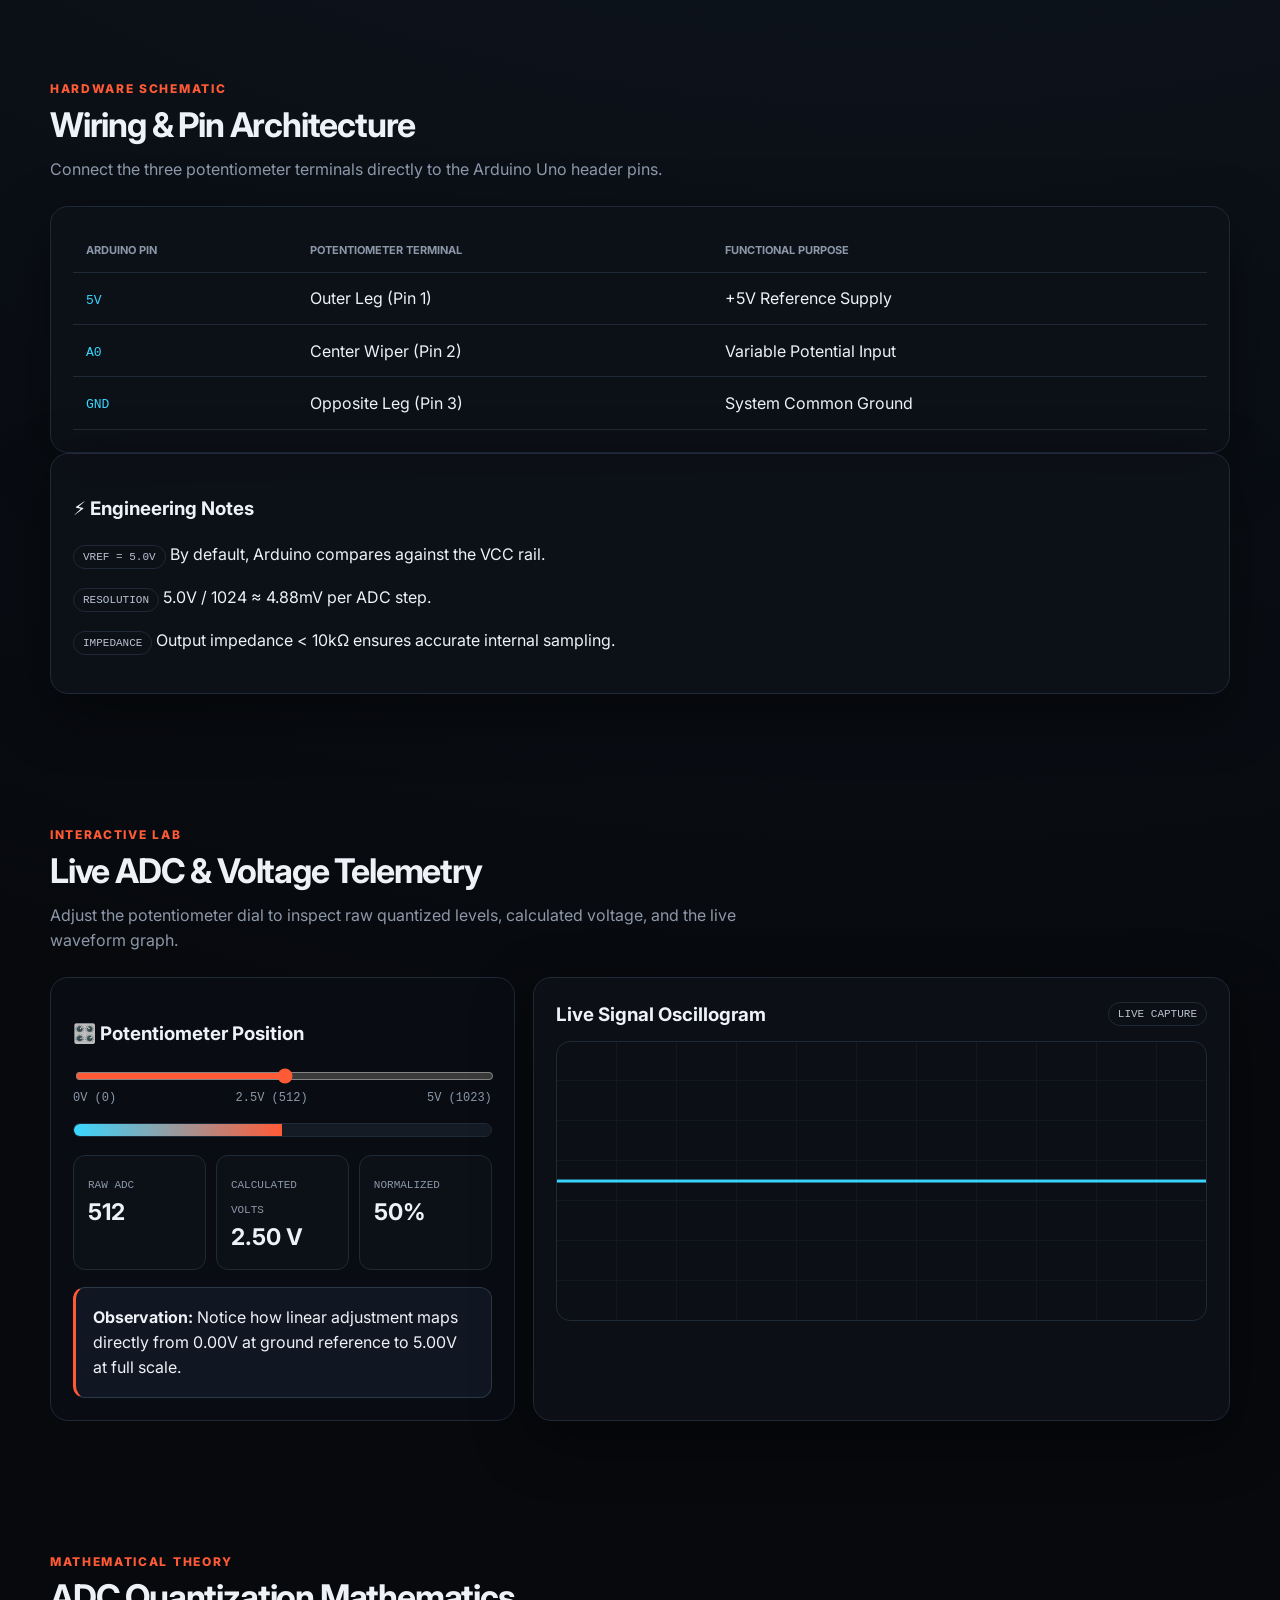
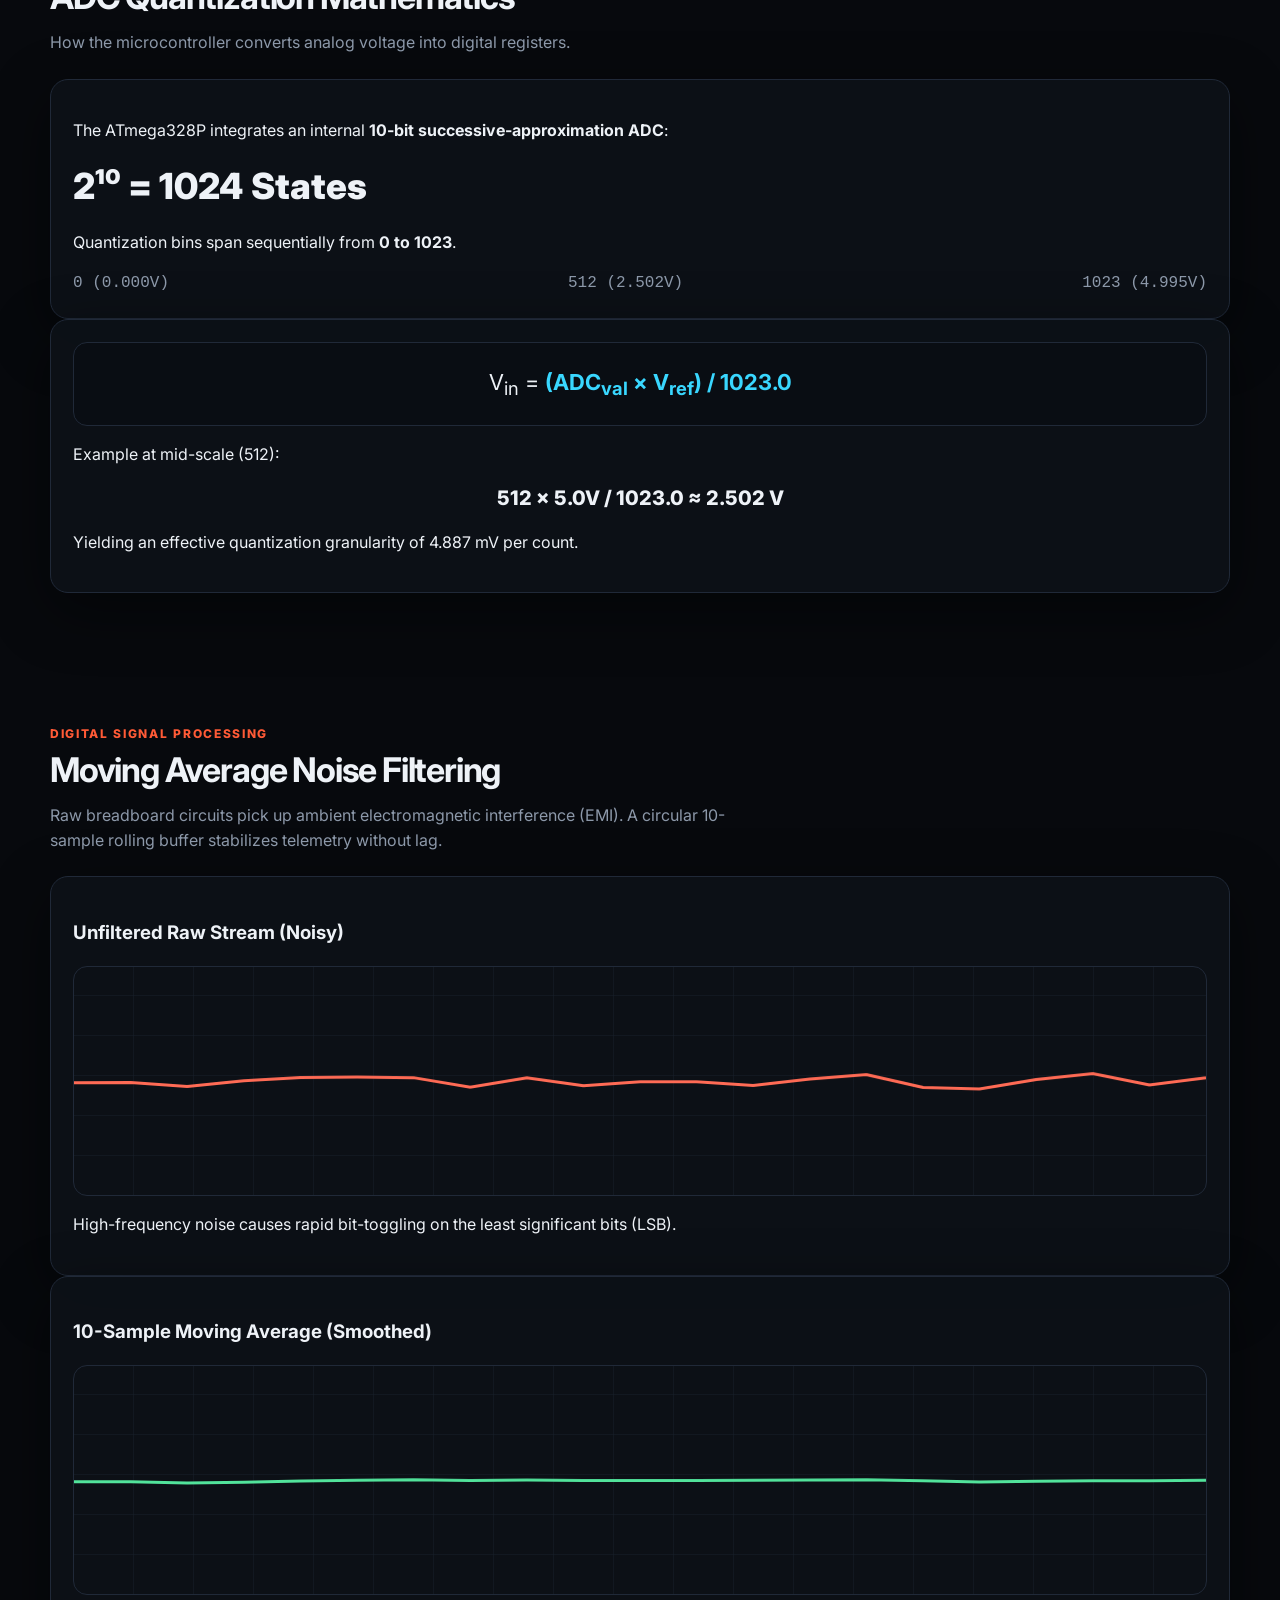
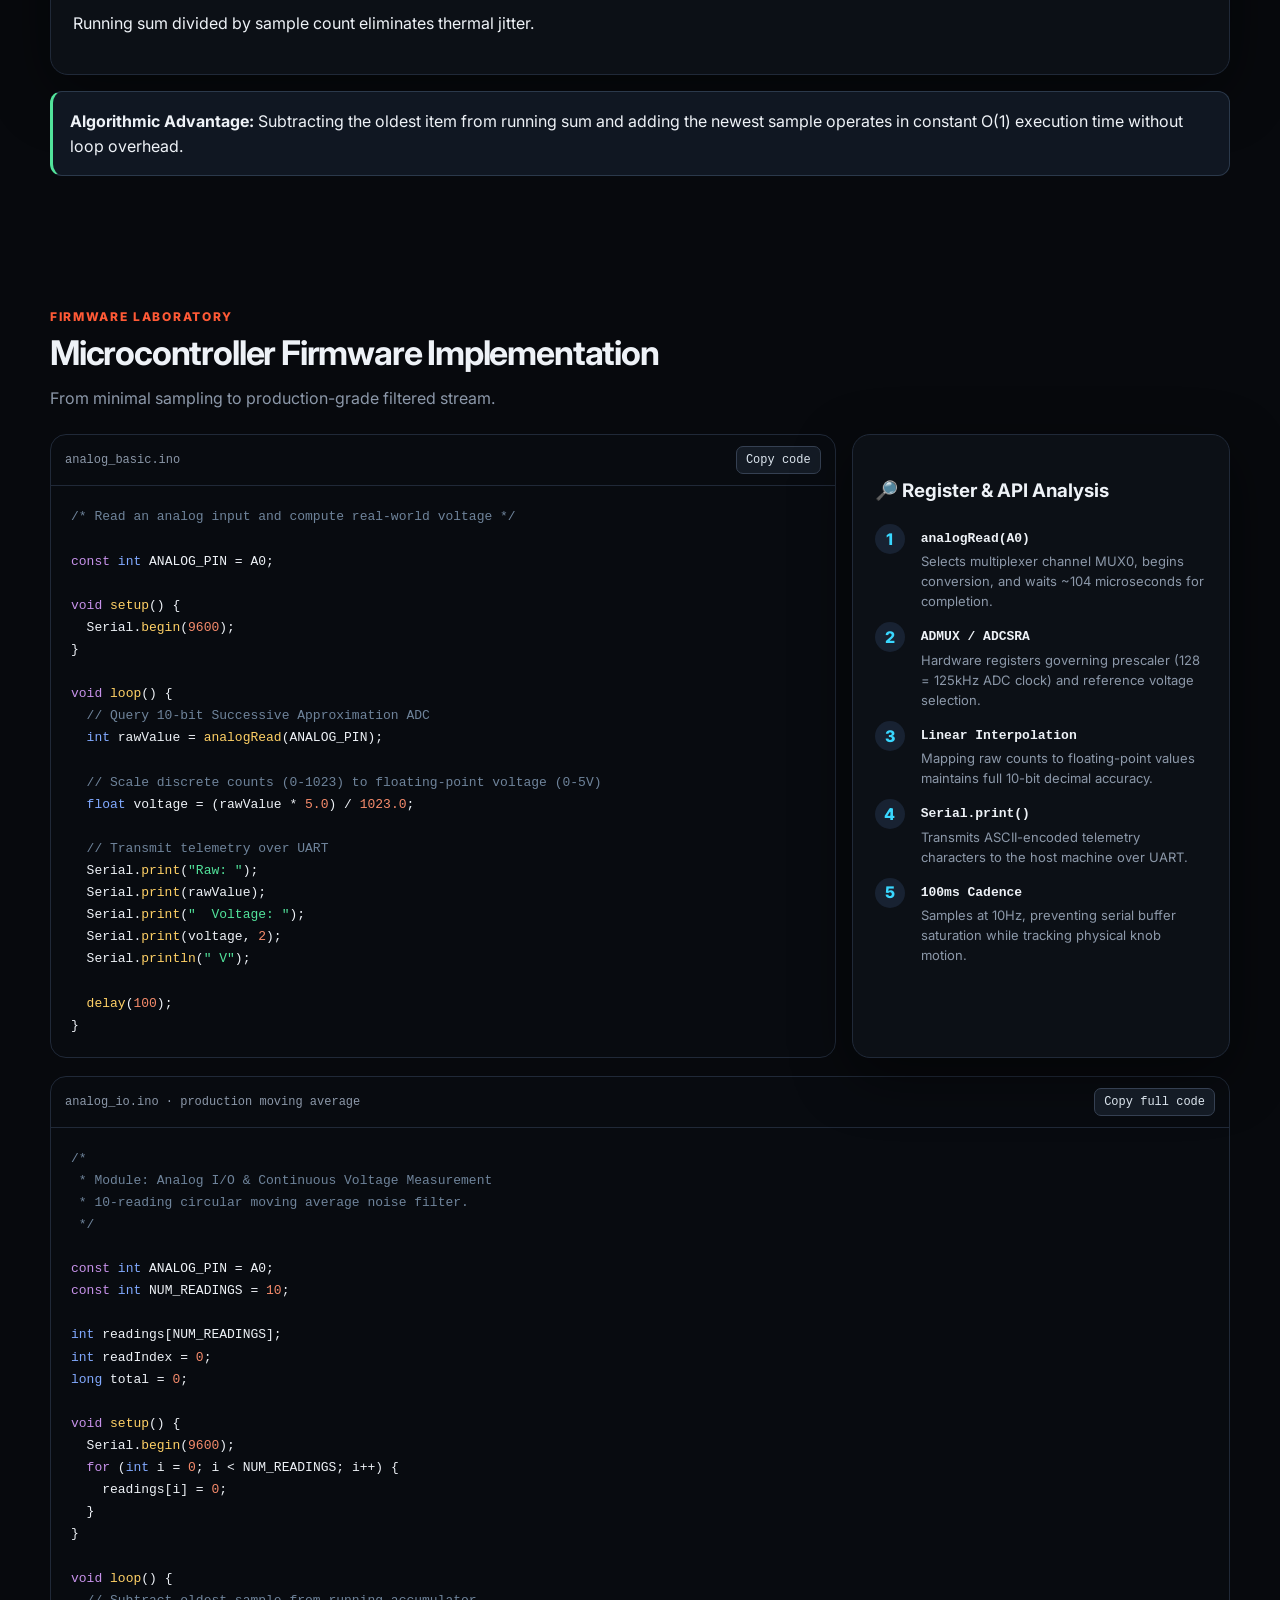
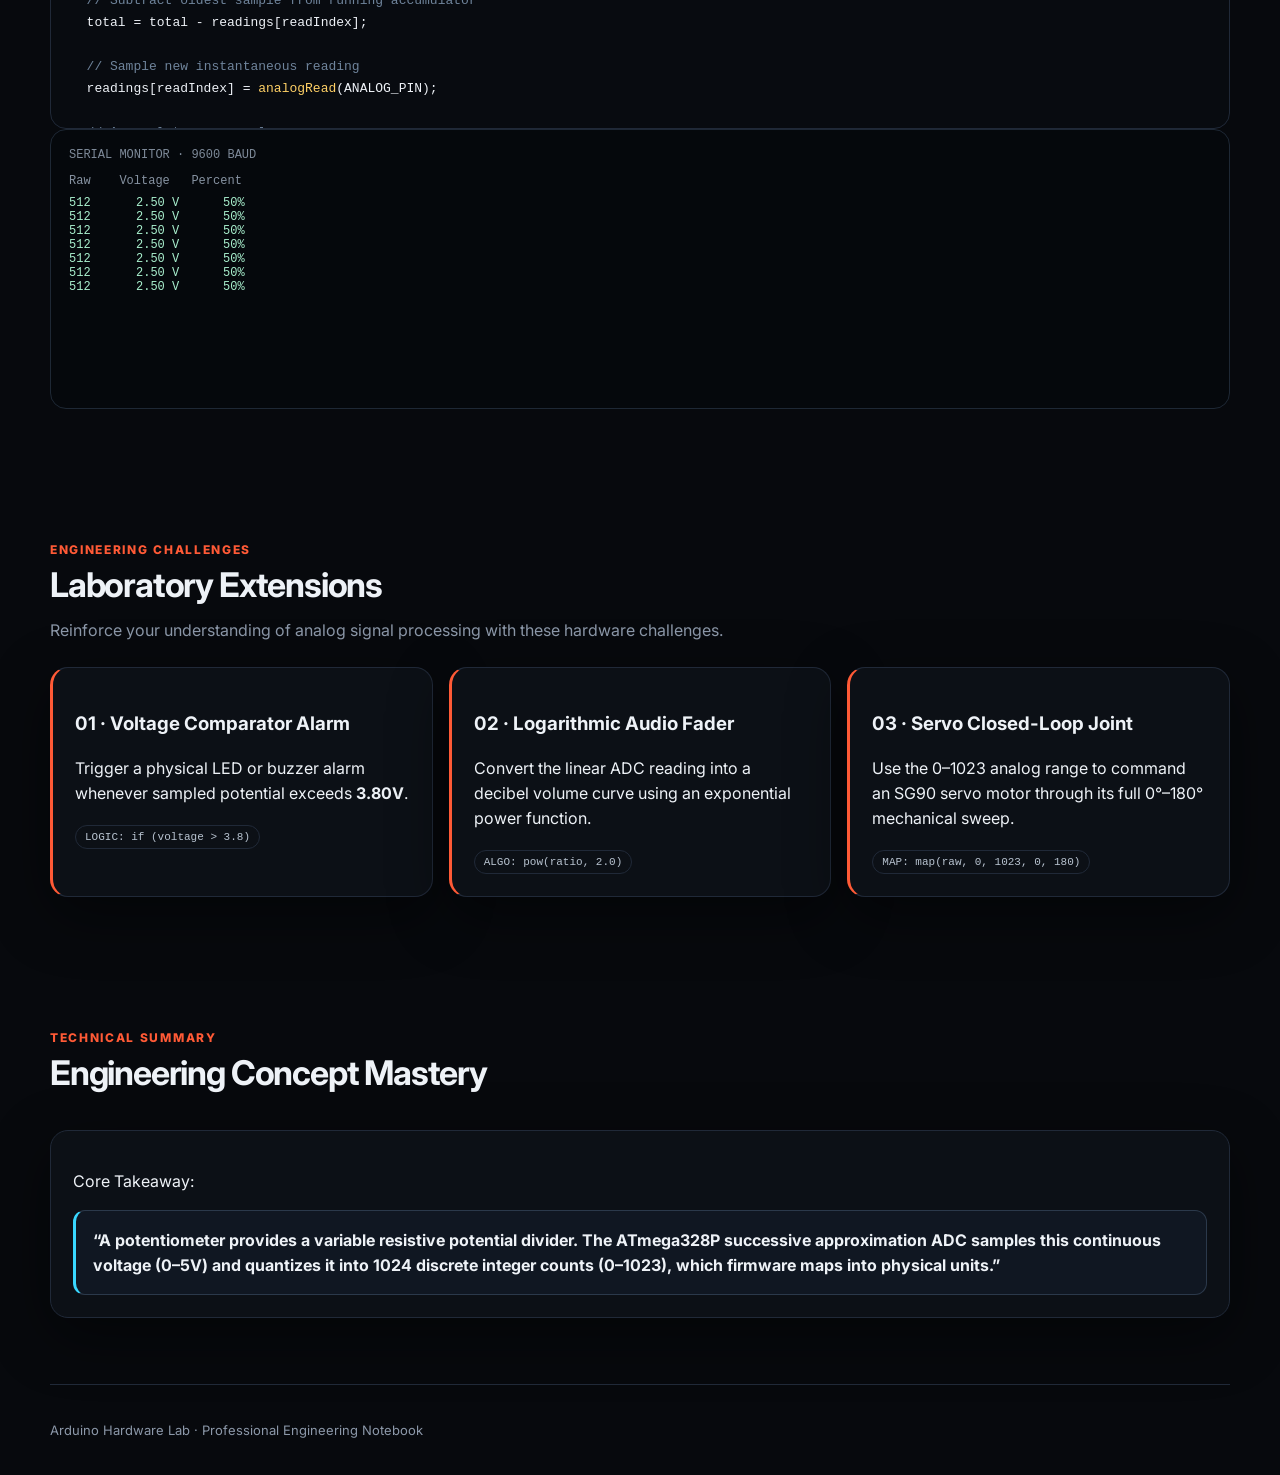
==== commit 1f685930: "interactive Web structure 2" ====
--- a/01-Fundamentals/Analog-IO/index.html
+++ b/01-Fundamentals/Analog-IO/index.html
@@ -8,7 +8,9 @@
   <!-- Fonts & Icons matching main website -->
   <link rel="preconnect" href="https://fonts.googleapis.com">
   <link rel="preconnect" href="https://fonts.gstatic.com" crossorigin>
-  <link href="https://fonts.googleapis.com/css2?family=Inter:wght@300;400;500;600;700&family=JetBrains+Mono:wght@400;500;600;700&family=Outfit:wght@600;700;800&display=swap" rel="stylesheet">
+  <link
+    href="https://fonts.googleapis.com/css2?family=Inter:wght@300;400;500;600;700&family=JetBrains+Mono:wght@400;500;600;700&family=Outfit:wght@600;700;800&display=swap"
+    rel="stylesheet">
   <link rel="stylesheet" href="https://cdnjs.cloudflare.com/ajax/libs/font-awesome/6.4.0/css/all.min.css">
   <style>
     :root {
@@ -208,7 +210,9 @@
     }
 
     @media (max-width: 860px) {
-      .nav-links { display: none; }
+      .nav-links {
+        display: none;
+      }
     }
 
     .hero {
@@ -769,7 +773,8 @@
     <nav class="navbar">
       <a href="../../docs/index.html" class="brand-logo">
         <svg class="pulse-icon" viewBox="0 0 32 32" fill="none" xmlns="http://www.w3.org/2000/svg">
-          <path d="M2 16H8L11 6L16 26L21 11L24 16H30" stroke="#35C98A" stroke-width="2.5" stroke-linecap="round" stroke-linejoin="round"/>
+          <path d="M2 16H8L11 6L16 26L21 11L24 16H30" stroke="#35C98A" stroke-width="2.5" stroke-linecap="round"
+            stroke-linejoin="round" />
         </svg>
         <div class="brand-text">
           <span class="brand-name">PRERITH.M</span>
@@ -790,7 +795,8 @@
           <i class="fa-solid fa-arrow-left"></i>
           <span>Main Lab</span>
         </a>
-        <a href="https://github.com/PrerithM/Arduino-Projects/tree/main/01-Fundamentals/Analog-IO" target="_blank" rel="noopener noreferrer" class="btn-github-nav">
+        <a href="https://github.com/PrerithM/Arduino-Projects/tree/main/01-Fundamentals/Analog-IO" target="_blank"
+          rel="noopener noreferrer" class="btn-github-nav">
           <i class="fa-brands fa-github"></i>
           <span>GitHub</span>
           <i class="fa-solid fa-arrow-up-right-from-square" style="font-size: 0.65rem; opacity: 0.7;"></i>
@@ -828,7 +834,8 @@
               <div class="wire"></div>
             </div>
             <div style="display:flex;justify-content:space-between;margin-top:10px;color:#8d99a8;font:11px monospace">
-              <span>0.00V</span><span id="heroVoltage">2.50V</span><span>5.00V</span></div>
+              <span>0.00V</span><span id="heroVoltage">2.50V</span><span>5.00V</span>
+            </div>
           </div>
         </div>
       </section>
